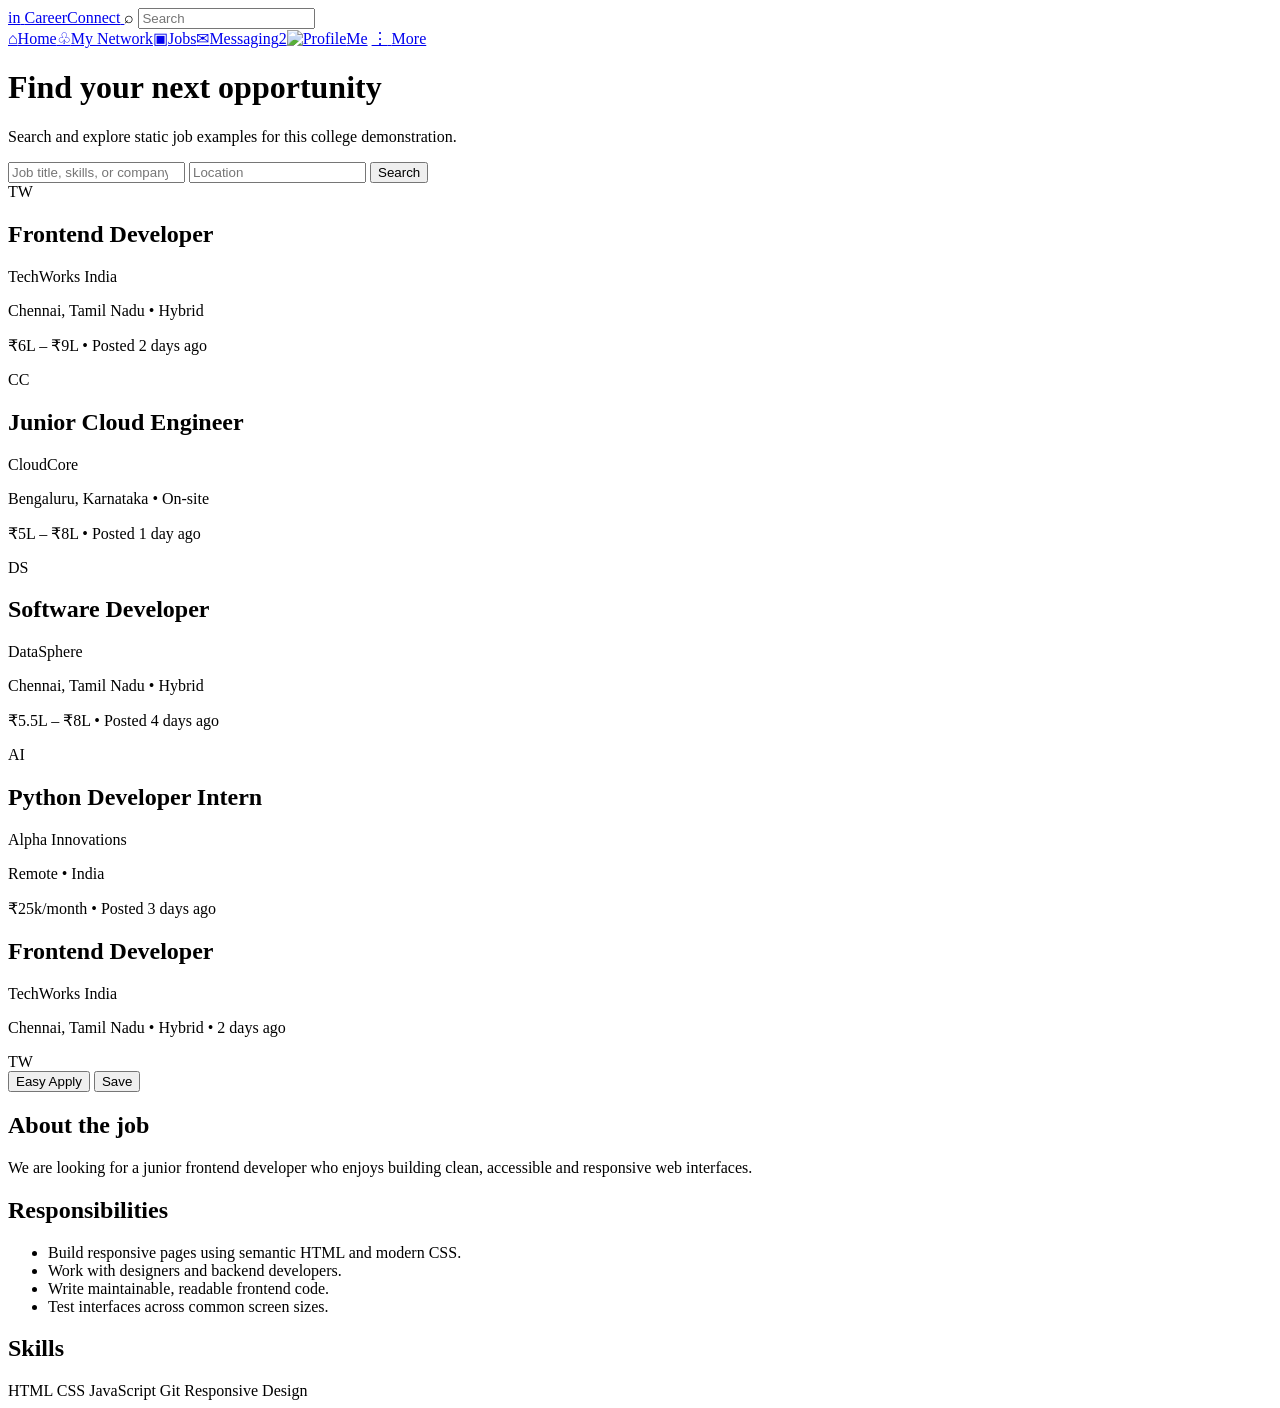
==== jobs.html @ f573a7a6 "Add files via upload" ====
<!DOCTYPE html>
<html lang="en">
<head>
    <meta charset="UTF-8">
    <meta name="viewport" content="width=device-width, initial-scale=1.0">
    <title>Jobs | CareerConnect Demo</title>
    <link rel="stylesheet" href="css/style.css">
</head>
<body>

<header class="site-header">
    <div class="navbar">
        <a class="brand" href="index.html" aria-label="Home">
            <span class="brand-mark">in</span>
            <span class="brand-name">CareerConnect</span>
        </a>

        <!-- Search is intentionally visual only because this project uses no JavaScript. -->
        <label class="search-box">
            <span>⌕</span>
            <input type="search" placeholder="Search" aria-label="Search">
        </label>

        <nav class="main-nav" aria-label="Main navigation">
            <a class="nav-item" href="index.html"><span class="nav-icon">⌂</span><span>Home</span></a><a class="nav-item" href="network.html"><span class="nav-icon">♧</span><span>My Network</span></a><a class="nav-item active" href="jobs.html"><span class="nav-icon">▣</span><span>Jobs</span></a><a class="nav-item" href="messaging.html"><span class="nav-icon">✉</span><span>Messaging</span><span class="nav-badge">2</span></a><a class="nav-item" href="profile.html"><img class="nav-avatar" src="images/profile.jpg" alt="Profile"><span>Me</span></a>
            <a class="nav-item" href="profile.html">
                <span class="nav-icon">⋮</span>
                <span>More</span>
            </a>
        </nav>
    </div>
</header>


<main class="page">
    <div class="page-heading">
        <h1 class="section-title">Find your next opportunity</h1>
        <p class="small muted">Search and explore static job examples for this college demonstration.</p>
    </div>

    <section class="jobs-search">
        <input class="input-control" type="search" placeholder="Job title, skills, or company">
        <input class="input-control" type="text" placeholder="Location">
        <button class="btn primary" type="button">Search</button>
    </section>

    <div class="job-layout">
        <section class="card job-list">
            <article class="job-card active">
                <div class="job-row">
                    <div class="job-company-logo">TW</div>
                    <div class="job-info">
                        <h2 class="job-title">Frontend Developer</h2>
                        <p class="job-company">TechWorks India</p>
                        <p class="job-meta">Chennai, Tamil Nadu • Hybrid</p>
                        <p class="job-meta">₹6L – ₹9L • Posted 2 days ago</p>
                    </div>
                </div>
            </article>

            <article class="job-card">
                <div class="job-row">
                    <div class="job-company-logo">CC</div>
                    <div class="job-info">
                        <h2 class="job-title">Junior Cloud Engineer</h2>
                        <p class="job-company">CloudCore</p>
                        <p class="job-meta">Bengaluru, Karnataka • On-site</p>
                        <p class="job-meta">₹5L – ₹8L • Posted 1 day ago</p>
                    </div>
                </div>
            </article>

            <article class="job-card">
                <div class="job-row">
                    <div class="job-company-logo">DS</div>
                    <div class="job-info">
                        <h2 class="job-title">Software Developer</h2>
                        <p class="job-company">DataSphere</p>
                        <p class="job-meta">Chennai, Tamil Nadu • Hybrid</p>
                        <p class="job-meta">₹5.5L – ₹8L • Posted 4 days ago</p>
                    </div>
                </div>
            </article>

            <article class="job-card">
                <div class="job-row">
                    <div class="job-company-logo">AI</div>
                    <div class="job-info">
                        <h2 class="job-title">Python Developer Intern</h2>
                        <p class="job-company">Alpha Innovations</p>
                        <p class="job-meta">Remote • India</p>
                        <p class="job-meta">₹25k/month • Posted 3 days ago</p>
                    </div>
                </div>
            </article>
        </section>

        <article class="card job-detail">
            <div class="job-detail-top">
                <div class="flex justify-between gap-12">
                    <div>
                        <h1>Frontend Developer</h1>
                        <p class="job-company">TechWorks India</p>
                        <p class="job-meta">Chennai, Tamil Nadu • Hybrid • 2 days ago</p>
                    </div>
                    <div class="job-company-logo">TW</div>
                </div>
                <div class="flex gap-8 mt-16">
                    <button class="btn primary" type="button">Easy Apply</button>
                    <button class="btn" type="button">Save</button>
                </div>
            </div>

            <section class="job-detail-section">
                <h2>About the job</h2>
                <p class="small">We are looking for a junior frontend developer who enjoys building clean, accessible and responsive web interfaces.</p>
            </section>

            <section class="job-detail-section">
                <h2>Responsibilities</h2>
                <ul>
                    <li>Build responsive pages using semantic HTML and modern CSS.</li>
                    <li>Work with designers and backend developers.</li>
                    <li>Write maintainable, readable frontend code.</li>
                    <li>Test interfaces across common screen sizes.</li>
                </ul>
            </section>

            <section class="job-detail-section">
                <h2>Skills</h2>
                <div class="skill-list">
                    <span class="skill">HTML</span>
                    <span class="skill">CSS</span>
                    <span class="skill">JavaScript</span>
                    <span class="skill">Git</span>
                    <span class="skill">Responsive Design</span>
                </div>
            </section>
        </article>
    </div>
</main>
</body>
</html>
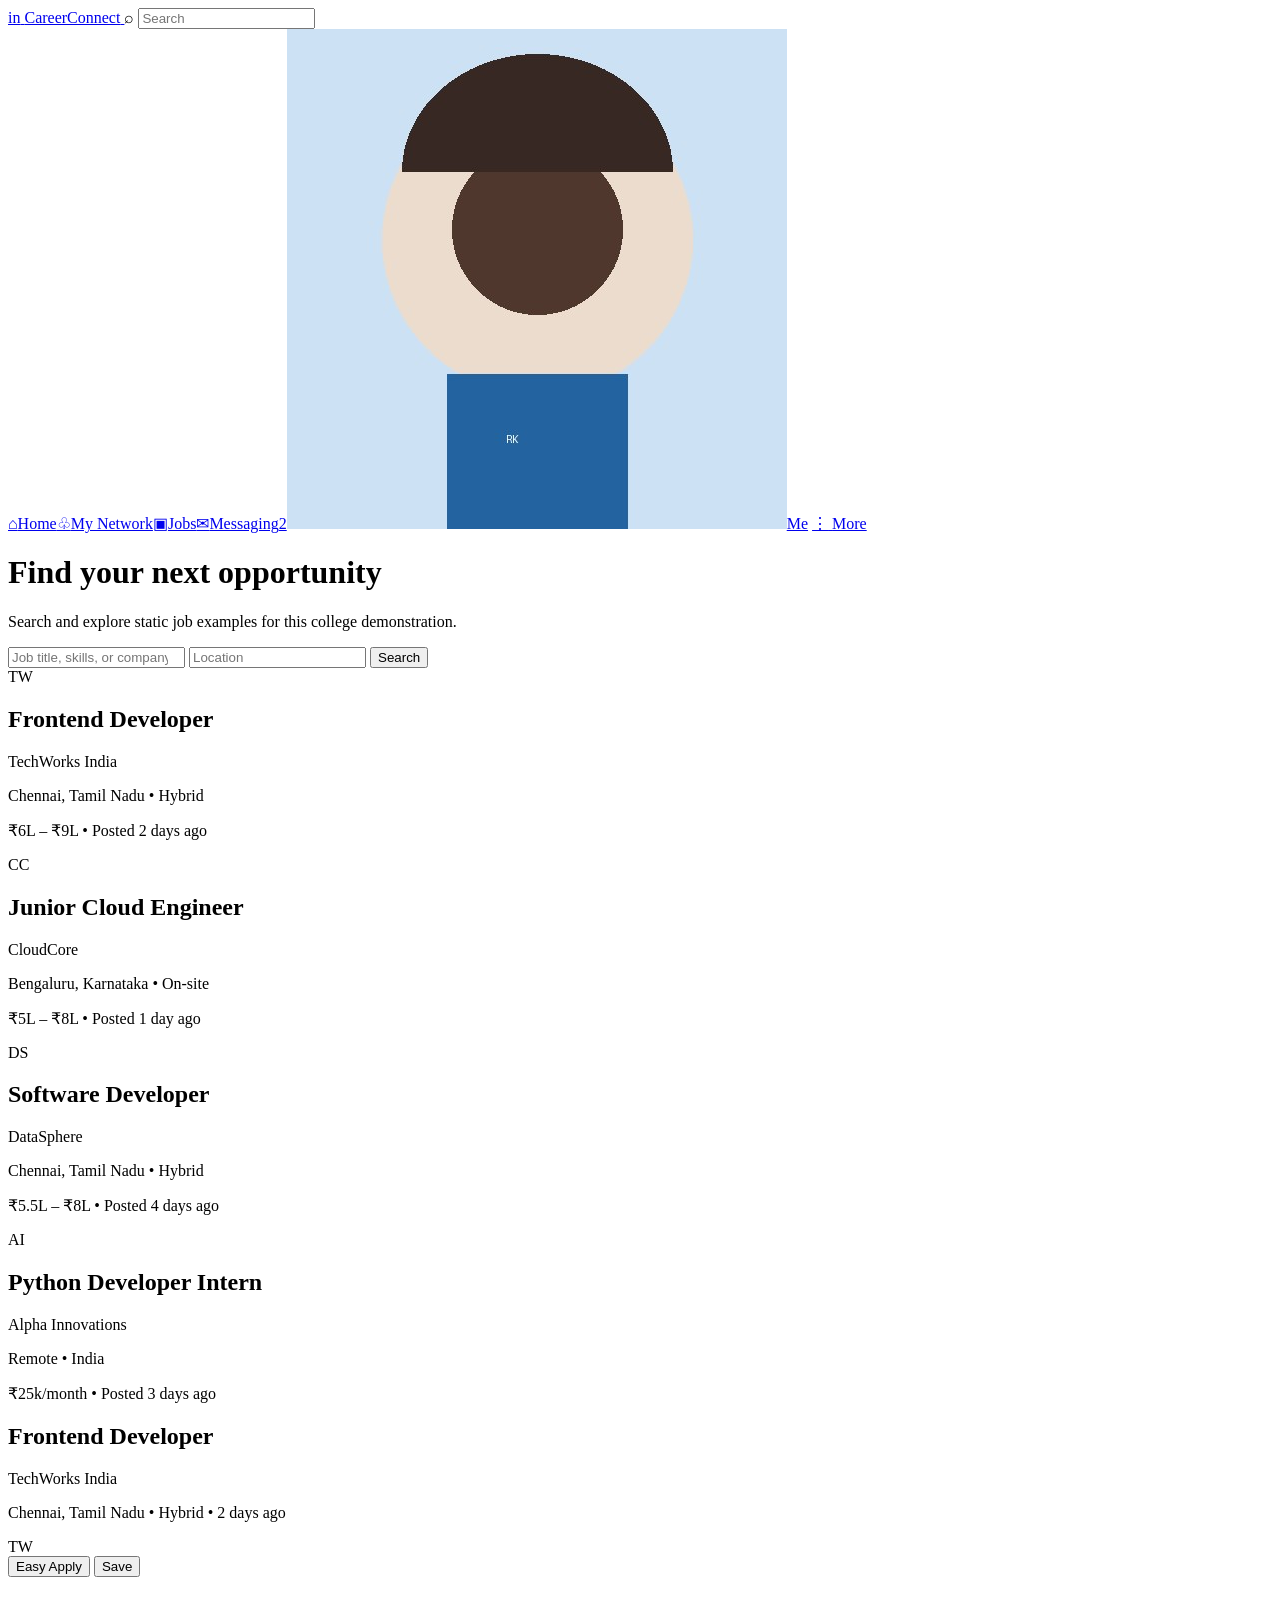
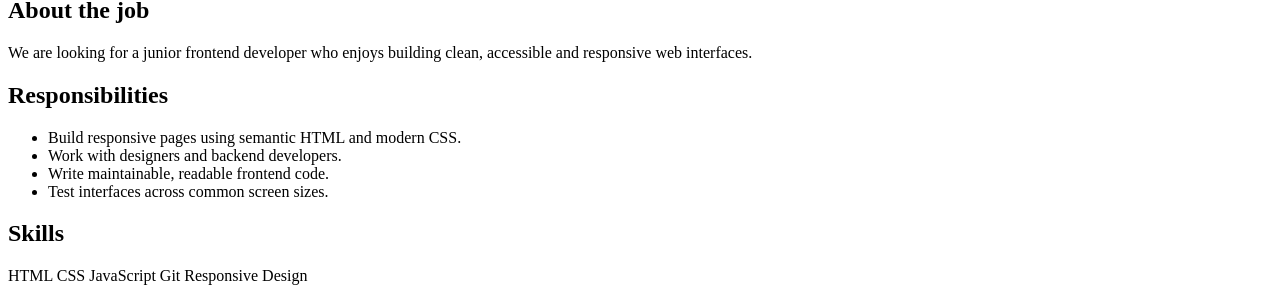
==== commit 14607fbc: "Fix profile image source in jobs.html Updated profile image source in navigation." ====
--- a/jobs.html
+++ b/jobs.html
@@ -22,7 +22,7 @@
         </label>
 
         <nav class="main-nav" aria-label="Main navigation">
-            <a class="nav-item" href="index.html"><span class="nav-icon">⌂</span><span>Home</span></a><a class="nav-item" href="network.html"><span class="nav-icon">♧</span><span>My Network</span></a><a class="nav-item active" href="jobs.html"><span class="nav-icon">▣</span><span>Jobs</span></a><a class="nav-item" href="messaging.html"><span class="nav-icon">✉</span><span>Messaging</span><span class="nav-badge">2</span></a><a class="nav-item" href="profile.html"><img class="nav-avatar" src="images/profile.jpg" alt="Profile"><span>Me</span></a>
+            <a class="nav-item" href="index.html"><span class="nav-icon">⌂</span><span>Home</span></a><a class="nav-item" href="network.html"><span class="nav-icon">♧</span><span>My Network</span></a><a class="nav-item active" href="jobs.html"><span class="nav-icon">▣</span><span>Jobs</span></a><a class="nav-item" href="messaging.html"><span class="nav-icon">✉</span><span>Messaging</span><span class="nav-badge">2</span></a><a class="nav-item" href="profile.html"><img class="nav-avatar" src="profile.jpg" alt="Profile"><span>Me</span></a>
             <a class="nav-item" href="profile.html">
                 <span class="nav-icon">⋮</span>
                 <span>More</span>
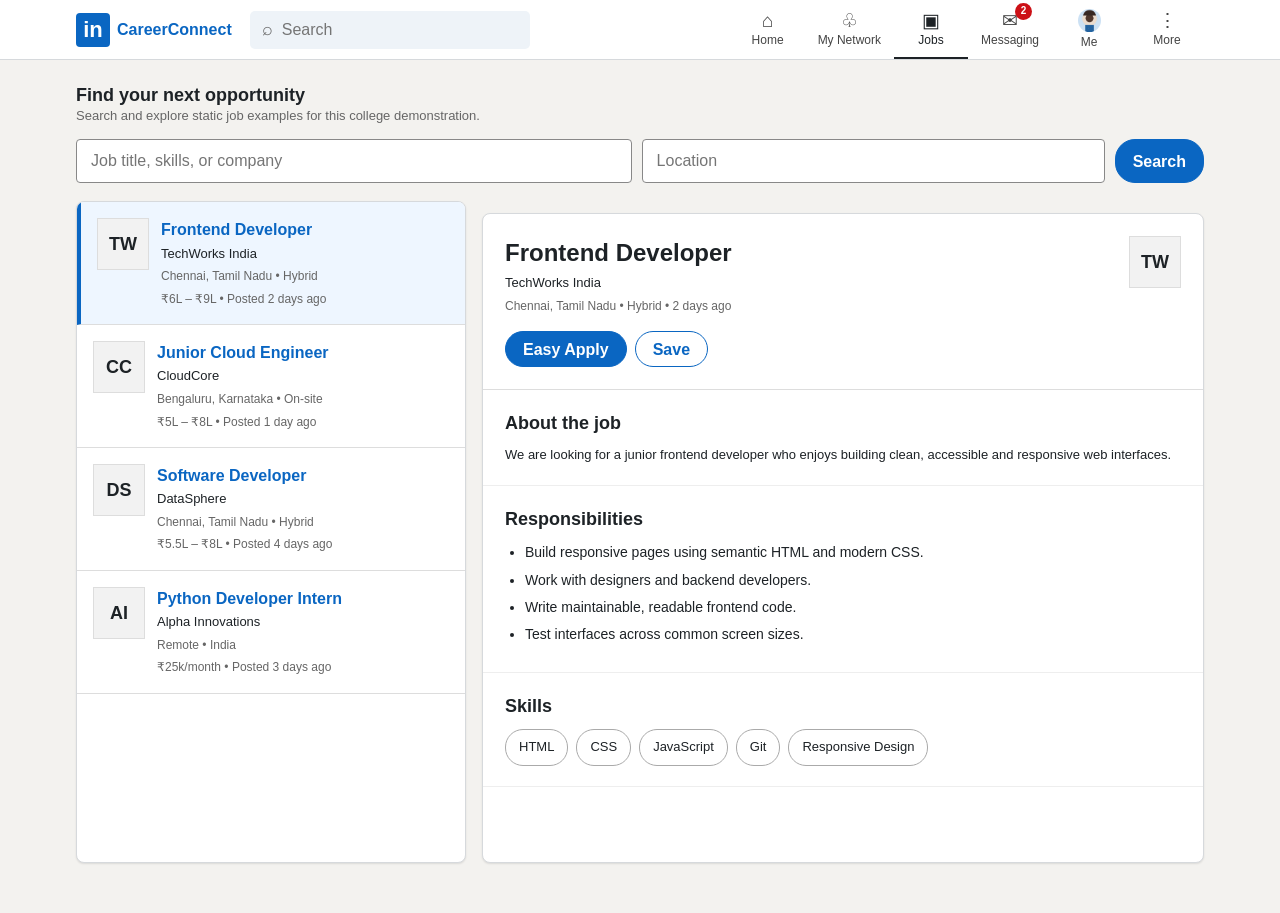
==== commit 4ef53b4b: "Fix stylesheet link in jobs.html" ====
--- a/jobs.html
+++ b/jobs.html
@@ -4,7 +4,7 @@
     <meta charset="UTF-8">
     <meta name="viewport" content="width=device-width, initial-scale=1.0">
     <title>Jobs | CareerConnect Demo</title>
-    <link rel="stylesheet" href="css/style.css">
+    <link rel="stylesheet" href="style.css">
 </head>
 <body>
 
--- a/style.css
+++ b/style.css
@@ -0,0 +1,1158 @@
+
+/* =========================================================
+   LINKEDIN-INSPIRED COLLEGE DEMO
+   Technologies: HTML5 + CSS3 only
+   No JavaScript is used anywhere in this project.
+   ========================================================= */
+
+/* ---------- 1. Reset + global variables ---------- */
+* {
+    margin: 0;
+    padding: 0;
+    box-sizing: border-box;
+}
+
+:root {
+    --blue: #0a66c2;
+    --blue-dark: #004182;
+    --blue-light: #e8f3ff;
+    --text: #1d2226;
+    --muted: #666666;
+    --border: #d6d9dc;
+    --bg: #f3f2ef;
+    --white: #ffffff;
+    --green: #057642;
+    --gold: #915907;
+    --shadow: 0 1px 2px rgba(0, 0, 0, 0.10);
+    --radius: 8px;
+}
+
+html {
+    scroll-behavior: smooth;
+}
+
+body {
+    font-family: Arial, Helvetica, sans-serif;
+    color: var(--text);
+    background: var(--bg);
+    line-height: 1.45;
+}
+
+a {
+    color: inherit;
+    text-decoration: none;
+}
+
+button,
+input {
+    font: inherit;
+}
+
+button {
+    cursor: pointer;
+}
+
+img {
+    max-width: 100%;
+    display: block;
+}
+
+/* ---------- 2. Shared top navigation ---------- */
+.site-header {
+    position: sticky;
+    top: 0;
+    z-index: 100;
+    height: 60px;
+    background: var(--white);
+    border-bottom: 1px solid var(--border);
+}
+
+.navbar {
+    width: min(1128px, calc(100% - 32px));
+    height: 100%;
+    margin: 0 auto;
+    display: flex;
+    align-items: center;
+    gap: 18px;
+}
+
+.brand {
+    display: flex;
+    align-items: center;
+    gap: 7px;
+    flex-shrink: 0;
+}
+
+.brand-mark {
+    width: 34px;
+    height: 34px;
+    border-radius: 4px;
+    display: grid;
+    place-items: center;
+    background: var(--blue);
+    color: white;
+    font-size: 22px;
+    font-weight: 800;
+}
+
+.brand-name {
+    font-size: 16px;
+    font-weight: 700;
+    color: var(--blue);
+}
+
+.search-box {
+    width: 280px;
+    height: 38px;
+    display: flex;
+    align-items: center;
+    gap: 9px;
+    padding: 0 12px;
+    border-radius: 5px;
+    background: #eef3f8;
+    color: var(--muted);
+}
+
+.search-box span {
+    font-size: 18px;
+}
+
+.search-box input {
+    width: 100%;
+    border: 0;
+    outline: 0;
+    background: transparent;
+    color: var(--text);
+}
+
+.main-nav {
+    margin-left: auto;
+    height: 100%;
+    display: flex;
+    align-items: stretch;
+    gap: 4px;
+}
+
+.nav-item {
+    min-width: 74px;
+    padding: 7px 9px 4px;
+    display: flex;
+    flex-direction: column;
+    justify-content: center;
+    align-items: center;
+    gap: 2px;
+    position: relative;
+    color: #444;
+    font-size: 12px;
+    border-bottom: 2px solid transparent;
+}
+
+.nav-item:hover,
+.nav-item.active {
+    color: var(--text);
+}
+
+.nav-item.active {
+    border-bottom-color: var(--text);
+}
+
+.nav-icon {
+    font-size: 19px;
+    line-height: 1;
+}
+
+.nav-avatar {
+    width: 23px;
+    height: 23px;
+    border-radius: 50%;
+    object-fit: cover;
+}
+
+.nav-badge {
+    position: absolute;
+    top: 3px;
+    right: 16px;
+    min-width: 17px;
+    height: 17px;
+    padding: 0 4px;
+    display: grid;
+    place-items: center;
+    border-radius: 9px;
+    background: #cc1016;
+    color: white;
+    font-size: 10px;
+    font-weight: 700;
+}
+
+.premium-link {
+    width: 100px;
+    padding-left: 5px;
+    padding-right: 5px;
+    color: #915907;
+    text-align: center;
+    font-size: 11px;
+    line-height: 1.15;
+}
+
+/* ---------- 3. Shared page layout ---------- */
+.page {
+    width: min(1128px, calc(100% - 32px));
+    margin: 24px auto 50px;
+}
+
+.three-column {
+    display: grid;
+    grid-template-columns: 225px minmax(0, 1fr) 300px;
+    gap: 24px;
+    align-items: start;
+}
+
+.two-column {
+    display: grid;
+    grid-template-columns: 225px minmax(0, 1fr);
+    gap: 24px;
+    align-items: start;
+}
+
+.card {
+    background: var(--white);
+    border: 1px solid var(--border);
+    border-radius: var(--radius);
+    box-shadow: var(--shadow);
+}
+
+.card + .card {
+    margin-top: 12px;
+}
+
+.card-header {
+    padding: 18px 20px;
+    border-bottom: 1px solid #e8e8e8;
+}
+
+.card-body {
+    padding: 20px;
+}
+
+.section-title {
+    font-size: 18px;
+    line-height: 1.25;
+}
+
+.muted {
+    color: var(--muted);
+}
+
+.small {
+    font-size: 13px;
+}
+
+.tiny {
+    font-size: 11px;
+}
+
+/* ---------- 4. Buttons ---------- */
+.btn {
+    min-height: 36px;
+    padding: 0 17px;
+    border: 1px solid var(--blue);
+    border-radius: 20px;
+    background: white;
+    color: var(--blue);
+    font-weight: 700;
+    display: inline-flex;
+    align-items: center;
+    justify-content: center;
+    gap: 6px;
+}
+
+.btn:hover {
+    background: var(--blue-light);
+}
+
+.btn.primary {
+    background: var(--blue);
+    color: white;
+}
+
+.btn.primary:hover {
+    background: var(--blue-dark);
+}
+
+.btn.dark {
+    border-color: #333;
+    color: #333;
+}
+
+.btn.light {
+    border-color: #777;
+    color: #555;
+}
+
+.btn.full {
+    width: 100%;
+}
+
+/* ---------- 5. Avatars ---------- */
+.avatar {
+    width: 48px;
+    height: 48px;
+    border-radius: 50%;
+    object-fit: cover;
+    flex-shrink: 0;
+}
+
+.avatar.small-avatar {
+    width: 40px;
+    height: 40px;
+}
+
+.avatar.large-avatar {
+    width: 72px;
+    height: 72px;
+}
+
+.avatar.xlarge-avatar {
+    width: 112px;
+    height: 112px;
+}
+
+/* ---------- 6. Left profile card ---------- */
+.profile-mini {
+    text-align: center;
+    overflow: hidden;
+}
+
+.profile-mini-cover {
+    height: 55px;
+    background: linear-gradient(135deg, #8cc8ff, #dcefff);
+}
+
+.profile-mini-content {
+    padding: 0 18px 18px;
+}
+
+.profile-mini-avatar {
+    width: 72px;
+    height: 72px;
+    margin: -36px auto 10px;
+    position: relative;
+    border: 3px solid white;
+    border-radius: 50%;
+    object-fit: cover;
+}
+
+.profile-mini h2 {
+    font-size: 17px;
+    margin-bottom: 3px;
+}
+
+.profile-mini p {
+    color: var(--muted);
+    font-size: 12px;
+}
+
+.profile-stats {
+    margin-top: 16px;
+    padding-top: 14px;
+    border-top: 1px solid #eee;
+    text-align: left;
+}
+
+.stat-row {
+    display: flex;
+    justify-content: space-between;
+    gap: 10px;
+    margin-top: 7px;
+    font-size: 12px;
+}
+
+.stat-row strong {
+    color: var(--blue);
+}
+
+/* ---------- 7. Feed ---------- */
+.create-post {
+    padding: 14px 16px 10px;
+}
+
+.create-top {
+    display: flex;
+    gap: 10px;
+    align-items: center;
+}
+
+.post-input {
+    flex: 1;
+    min-height: 48px;
+    border: 1px solid #777;
+    border-radius: 24px;
+    padding: 0 18px;
+    color: #555;
+    background: white;
+    outline: 0;
+}
+
+.post-actions {
+    margin-top: 10px;
+    display: grid;
+    grid-template-columns: repeat(4, 1fr);
+}
+
+.post-action {
+    border: 0;
+    background: transparent;
+    padding: 9px 5px;
+    color: #555;
+    font-weight: 700;
+}
+
+.post-action:hover {
+    background: #f3f6f8;
+    border-radius: 5px;
+}
+
+.post {
+    overflow: hidden;
+}
+
+.post-header {
+    display: flex;
+    gap: 10px;
+    padding: 16px 16px 8px;
+}
+
+.post-author {
+    flex: 1;
+}
+
+.post-author strong {
+    font-size: 14px;
+}
+
+.post-author p {
+    font-size: 12px;
+    color: var(--muted);
+}
+
+.post-menu {
+    border: 0;
+    background: transparent;
+    font-size: 20px;
+    color: #666;
+}
+
+.post-content {
+    padding: 5px 16px 14px;
+}
+
+.post-content p {
+    font-size: 14px;
+}
+
+.post-image {
+    width: 100%;
+    max-height: 430px;
+    object-fit: cover;
+}
+
+.engagement {
+    padding: 8px 16px;
+    display: flex;
+    justify-content: space-between;
+    color: #666;
+    font-size: 12px;
+    border-bottom: 1px solid #eee;
+}
+
+.reaction-buttons {
+    display: grid;
+    grid-template-columns: repeat(4, 1fr);
+    padding: 3px 8px;
+}
+
+.reaction-btn {
+    border: 0;
+    background: transparent;
+    color: #555;
+    padding: 10px 5px;
+    border-radius: 5px;
+    font-weight: 700;
+}
+
+.reaction-btn:hover {
+    background: #f3f6f8;
+}
+
+/* ---------- 8. Right sidebar ---------- */
+.sidebar-list {
+    list-style: none;
+}
+
+.sidebar-list li {
+    padding: 8px 0;
+    font-size: 13px;
+}
+
+.sidebar-list strong {
+    display: block;
+    font-size: 14px;
+}
+
+.news-item {
+    display: grid;
+    grid-template-columns: 22px 1fr;
+    gap: 8px;
+}
+
+.news-dot {
+    font-size: 10px;
+    padding-top: 3px;
+}
+
+.footer-links {
+    padding: 18px;
+    color: #666;
+    font-size: 11px;
+    line-height: 2;
+    text-align: center;
+}
+
+/* ---------- 9. Network page ---------- */
+.page-heading {
+    margin-bottom: 14px;
+}
+
+.network-layout {
+    display: grid;
+    grid-template-columns: 250px minmax(0, 1fr);
+    gap: 24px;
+}
+
+.network-menu a {
+    display: flex;
+    justify-content: space-between;
+    padding: 12px 16px;
+    color: #444;
+    font-size: 14px;
+}
+
+.network-menu a:hover,
+.network-menu a.active {
+    color: var(--blue);
+    background: var(--blue-light);
+}
+
+.people-grid {
+    display: grid;
+    grid-template-columns: repeat(3, 1fr);
+    gap: 12px;
+}
+
+.person-card {
+    text-align: center;
+    overflow: hidden;
+}
+
+.person-cover {
+    height: 65px;
+    background: linear-gradient(135deg, #d8eaff, #f1f6fb);
+}
+
+.person-card-body {
+    padding: 0 16px 18px;
+}
+
+.person-card .avatar {
+    margin: -34px auto 10px;
+    border: 3px solid white;
+    position: relative;
+}
+
+.person-card h3 {
+    font-size: 15px;
+}
+
+.person-card p {
+    margin: 5px 0 12px;
+    min-height: 38px;
+    color: var(--muted);
+    font-size: 12px;
+}
+
+.invitation {
+    display: flex;
+    gap: 12px;
+    align-items: center;
+    padding: 16px;
+}
+
+.invitation-info {
+    flex: 1;
+}
+
+.invitation-actions {
+    display: flex;
+    gap: 7px;
+}
+
+/* ---------- 10. Jobs page ---------- */
+.jobs-search {
+    display: grid;
+    grid-template-columns: 1.2fr 1fr auto;
+    gap: 10px;
+    margin-bottom: 18px;
+}
+
+.input-control {
+    width: 100%;
+    height: 44px;
+    padding: 0 14px;
+    border: 1px solid #888;
+    border-radius: 4px;
+    background: white;
+    outline: 0;
+}
+
+.job-layout {
+    display: grid;
+    grid-template-columns: 390px minmax(0, 1fr);
+    gap: 16px;
+}
+
+.job-list {
+    max-height: 720px;
+    overflow: hidden;
+}
+
+.job-card {
+    padding: 16px;
+    border-bottom: 1px solid #ddd;
+    position: relative;
+}
+
+.job-card:hover {
+    background: #f8fbff;
+}
+
+.job-card.active {
+    border-left: 4px solid var(--blue);
+    background: #eef6ff;
+}
+
+.job-company-logo {
+    width: 52px;
+    height: 52px;
+    display: grid;
+    place-items: center;
+    background: #f2f2f2;
+    border: 1px solid #ddd;
+    font-weight: 800;
+    font-size: 18px;
+}
+
+.job-row {
+    display: flex;
+    gap: 12px;
+}
+
+.job-info {
+    flex: 1;
+}
+
+.job-title {
+    font-size: 16px;
+    color: var(--blue);
+    font-weight: 700;
+}
+
+.job-company {
+    font-size: 13px;
+    margin-top: 3px;
+}
+
+.job-meta {
+    margin-top: 5px;
+    color: var(--muted);
+    font-size: 12px;
+}
+
+.job-detail {
+    min-height: 650px;
+}
+
+.job-detail-top {
+    padding: 22px;
+    border-bottom: 1px solid #ddd;
+}
+
+.job-detail h1 {
+    font-size: 24px;
+}
+
+.job-detail-section {
+    padding: 20px 22px;
+    border-bottom: 1px solid #eee;
+}
+
+.job-detail-section h2 {
+    font-size: 18px;
+    margin-bottom: 10px;
+}
+
+.job-detail-section ul {
+    padding-left: 20px;
+}
+
+.job-detail-section li {
+    margin-bottom: 7px;
+    font-size: 14px;
+}
+
+/* ---------- 11. Messaging page ---------- */
+.message-shell {
+    height: calc(100vh - 108px);
+    min-height: 600px;
+    display: grid;
+    grid-template-columns: 320px 1fr;
+    overflow: hidden;
+}
+
+.message-sidebar {
+    border-right: 1px solid #ddd;
+    overflow: hidden;
+}
+
+.message-sidebar-header {
+    padding: 18px;
+    border-bottom: 1px solid #ddd;
+}
+
+.message-search {
+    margin-top: 12px;
+    width: 100%;
+    height: 36px;
+    border: 1px solid #888;
+    border-radius: 4px;
+    padding: 0 12px;
+}
+
+.conversation {
+    display: flex;
+    gap: 10px;
+    padding: 14px 16px;
+    border-bottom: 1px solid #eee;
+}
+
+.conversation.active {
+    background: #eef6ff;
+    border-left: 3px solid var(--blue);
+}
+
+.conversation-text {
+    flex: 1;
+    min-width: 0;
+}
+
+.conversation-text strong,
+.conversation-text p {
+    overflow: hidden;
+    white-space: nowrap;
+    text-overflow: ellipsis;
+}
+
+.conversation-text strong {
+    font-size: 14px;
+}
+
+.conversation-text p {
+    color: var(--muted);
+    font-size: 12px;
+}
+
+.message-main {
+    display: grid;
+    grid-template-rows: auto 1fr auto;
+    min-width: 0;
+}
+
+.message-header {
+    padding: 16px 20px;
+    display: flex;
+    align-items: center;
+    gap: 10px;
+    border-bottom: 1px solid #ddd;
+}
+
+.message-header-info {
+    flex: 1;
+}
+
+.message-list {
+    padding: 22px;
+    overflow-y: auto;
+    display: flex;
+    flex-direction: column;
+    gap: 14px;
+}
+
+.bubble {
+    max-width: 70%;
+    padding: 11px 14px;
+    border-radius: 16px;
+    background: #f2f2f2;
+    font-size: 14px;
+}
+
+.bubble.mine {
+    margin-left: auto;
+    background: #dceeff;
+}
+
+.message-time {
+    margin-top: 4px;
+    color: #777;
+    font-size: 10px;
+}
+
+.message-composer {
+    padding: 14px 18px;
+    border-top: 1px solid #ddd;
+}
+
+.composer-box {
+    min-height: 52px;
+    padding: 12px 15px;
+    border: 1px solid #777;
+    border-radius: 5px;
+    color: #777;
+}
+
+/* ---------- 12. Profile page ---------- */
+.profile-cover {
+    height: 230px;
+    background-image: url("../images/cover.jpg");
+    background-size: cover;
+    background-position: center;
+    position: relative;
+}
+
+.profile-main {
+    padding: 0 28px 26px;
+}
+
+.profile-photo-wrap {
+    margin-top: -70px;
+    position: relative;
+    z-index: 2;
+}
+
+.profile-photo {
+    width: 140px;
+    height: 140px;
+    border-radius: 50%;
+    object-fit: cover;
+    border: 5px solid white;
+}
+
+.profile-header-content {
+    display: flex;
+    justify-content: space-between;
+    gap: 25px;
+    align-items: flex-start;
+}
+
+.profile-info {
+    padding-top: 8px;
+    flex: 1;
+}
+
+.profile-info h1 {
+    font-size: 28px;
+}
+
+.profile-headline {
+    margin-top: 5px;
+    font-size: 16px;
+}
+
+.profile-location {
+    margin-top: 5px;
+    color: var(--muted);
+    font-size: 13px;
+}
+
+.profile-actions {
+    display: flex;
+    gap: 8px;
+    padding-top: 16px;
+}
+
+.profile-section {
+    padding: 22px 26px;
+}
+
+.profile-section h2 {
+    font-size: 20px;
+    margin-bottom: 13px;
+}
+
+.about-text {
+    max-width: 850px;
+    font-size: 14px;
+}
+
+.skill-list {
+    display: flex;
+    flex-wrap: wrap;
+    gap: 8px;
+}
+
+.skill {
+    padding: 8px 13px;
+    border-radius: 18px;
+    border: 1px solid #aaa;
+    font-size: 13px;
+    background: white;
+}
+
+.experience-item,
+.education-item {
+    display: flex;
+    gap: 14px;
+    padding: 17px 0;
+    border-top: 1px solid #eee;
+}
+
+.company-icon {
+    width: 48px;
+    height: 48px;
+    display: grid;
+    place-items: center;
+    border: 1px solid #ddd;
+    background: #f5f5f5;
+    font-weight: 800;
+}
+
+.experience-item h3,
+.education-item h3 {
+    font-size: 15px;
+}
+
+.experience-item p,
+.education-item p {
+    font-size: 13px;
+    color: var(--muted);
+}
+
+/* ---------- 13. Utility classes ---------- */
+.flex {
+    display: flex;
+}
+
+.align-center {
+    align-items: center;
+}
+
+.justify-between {
+    justify-content: space-between;
+}
+
+.gap-8 {
+    gap: 8px;
+}
+
+.gap-12 {
+    gap: 12px;
+}
+
+.mt-12 {
+    margin-top: 12px;
+}
+
+.mt-16 {
+    margin-top: 16px;
+}
+
+.mb-12 {
+    margin-bottom: 12px;
+}
+
+.text-blue {
+    color: var(--blue);
+}
+
+.divider {
+    border: 0;
+    border-top: 1px solid #eee;
+}
+
+/* ---------- 14. Responsive design ---------- */
+@media (max-width: 1000px) {
+    .three-column {
+        grid-template-columns: 210px minmax(0, 1fr);
+    }
+
+    .right-sidebar {
+        display: none;
+    }
+
+    .search-box {
+        width: 210px;
+    }
+
+    .premium-link {
+        display: none;
+    }
+
+    .people-grid {
+        grid-template-columns: repeat(2, 1fr);
+    }
+
+    .job-layout {
+        grid-template-columns: 320px minmax(0, 1fr);
+    }
+}
+
+@media (max-width: 760px) {
+    .site-header {
+        height: auto;
+    }
+
+    .navbar {
+        min-height: 60px;
+        flex-wrap: wrap;
+        padding: 8px 0;
+        gap: 8px;
+    }
+
+    .search-box {
+        order: 3;
+        width: 100%;
+    }
+
+    .main-nav {
+        margin-left: auto;
+    }
+
+    .nav-item {
+        min-width: 46px;
+    }
+
+    .nav-item span:not(.nav-icon) {
+        display: none;
+    }
+
+    .page {
+        width: min(100% - 20px, 620px);
+        margin-top: 12px;
+    }
+
+    .three-column,
+    .two-column,
+    .network-layout {
+        display: block;
+    }
+
+    .left-sidebar,
+    .network-sidebar {
+        display: none;
+    }
+
+    .card {
+        margin-bottom: 10px;
+    }
+
+    .people-grid {
+        grid-template-columns: 1fr;
+    }
+
+    .jobs-search {
+        grid-template-columns: 1fr;
+    }
+
+    .job-layout {
+        grid-template-columns: 1fr;
+    }
+
+    .job-list {
+        max-height: none;
+    }
+
+    .job-detail {
+        display: none;
+    }
+
+    .message-shell {
+        height: calc(100vh - 96px);
+        min-height: 560px;
+        grid-template-columns: 1fr;
+    }
+
+    .message-sidebar {
+        display: none;
+    }
+
+    .profile-cover {
+        height: 170px;
+    }
+
+    .profile-main {
+        padding-left: 18px;
+        padding-right: 18px;
+    }
+
+    .profile-photo {
+        width: 105px;
+        height: 105px;
+    }
+
+    .profile-photo-wrap {
+        margin-top: -53px;
+    }
+
+    .profile-header-content {
+        display: block;
+    }
+
+    .profile-actions {
+        padding-top: 12px;
+        flex-wrap: wrap;
+    }
+
+    .profile-section {
+        padding: 18px;
+    }
+}
+
+@media (max-width: 480px) {
+    .brand-name {
+        display: none;
+    }
+
+    .navbar {
+        width: calc(100% - 16px);
+    }
+
+    .main-nav {
+        width: 100%;
+        justify-content: space-between;
+    }
+
+    .nav-item {
+        flex: 1;
+    }
+
+    .post-actions,
+    .reaction-buttons {
+        grid-template-columns: repeat(2, 1fr);
+    }
+
+    .post-input {
+        font-size: 13px;
+    }
+
+    .profile-info h1 {
+        font-size: 23px;
+    }
+}
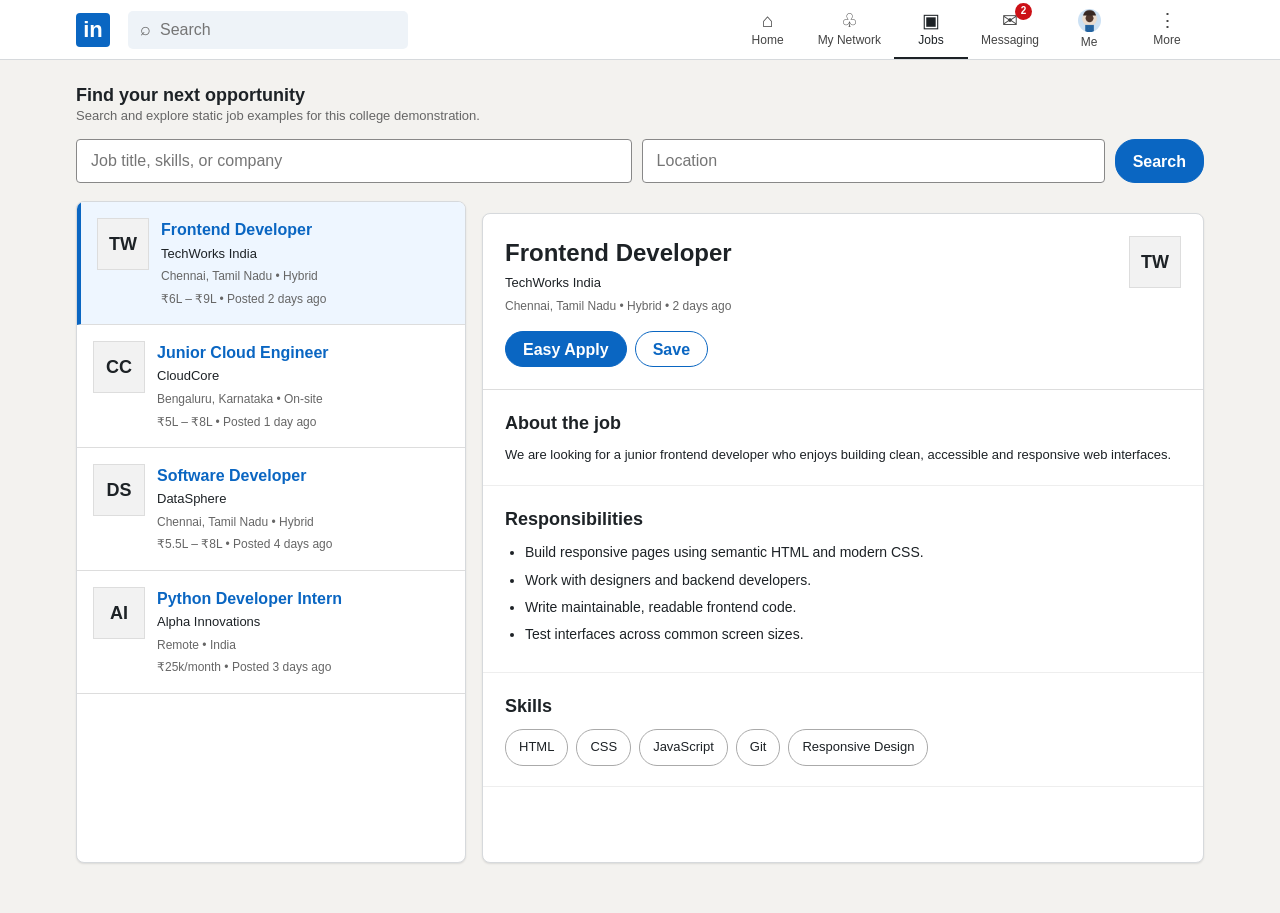
==== commit 31a439df: "Update jobs.html" ====
--- a/jobs.html
+++ b/jobs.html
@@ -12,7 +12,7 @@
     <div class="navbar">
         <a class="brand" href="index.html" aria-label="Home">
             <span class="brand-mark">in</span>
-            <span class="brand-name">CareerConnect</span>
+            
         </a>
 
         <!-- Search is intentionally visual only because this project uses no JavaScript. -->
